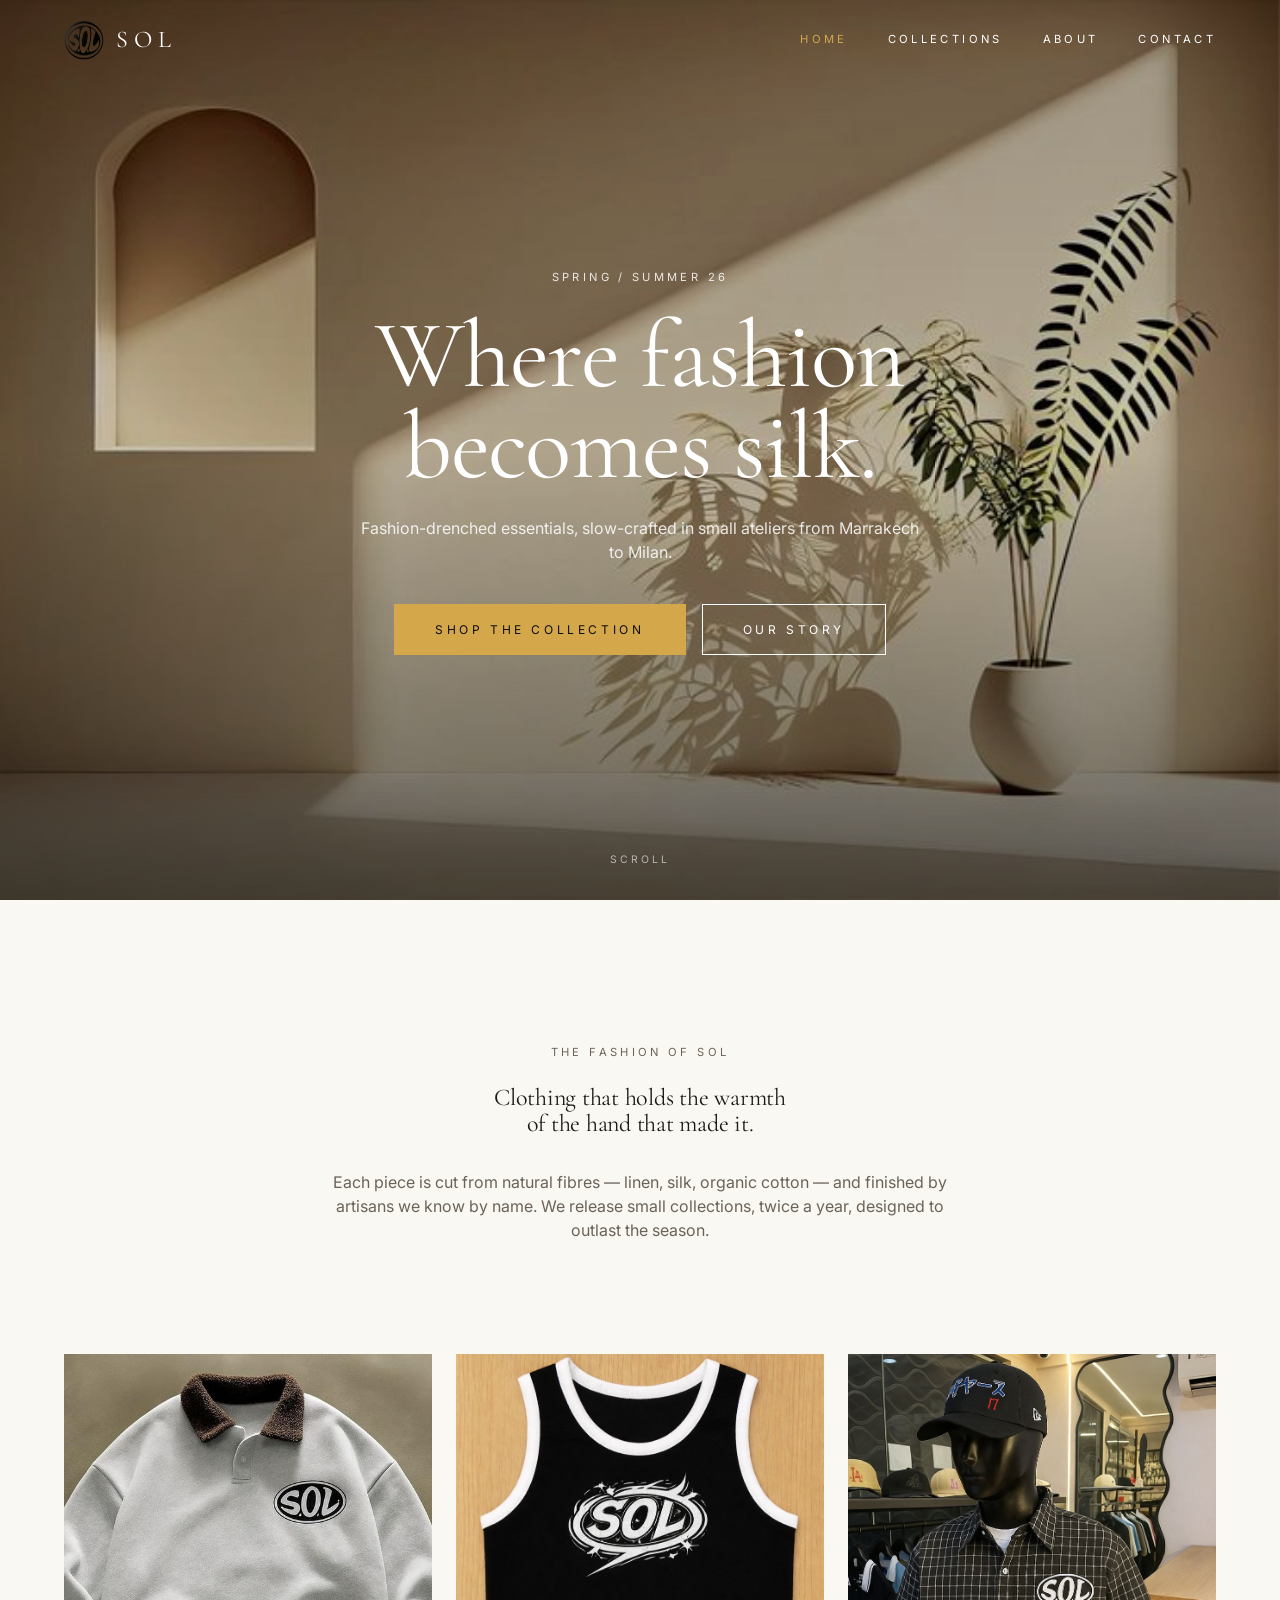
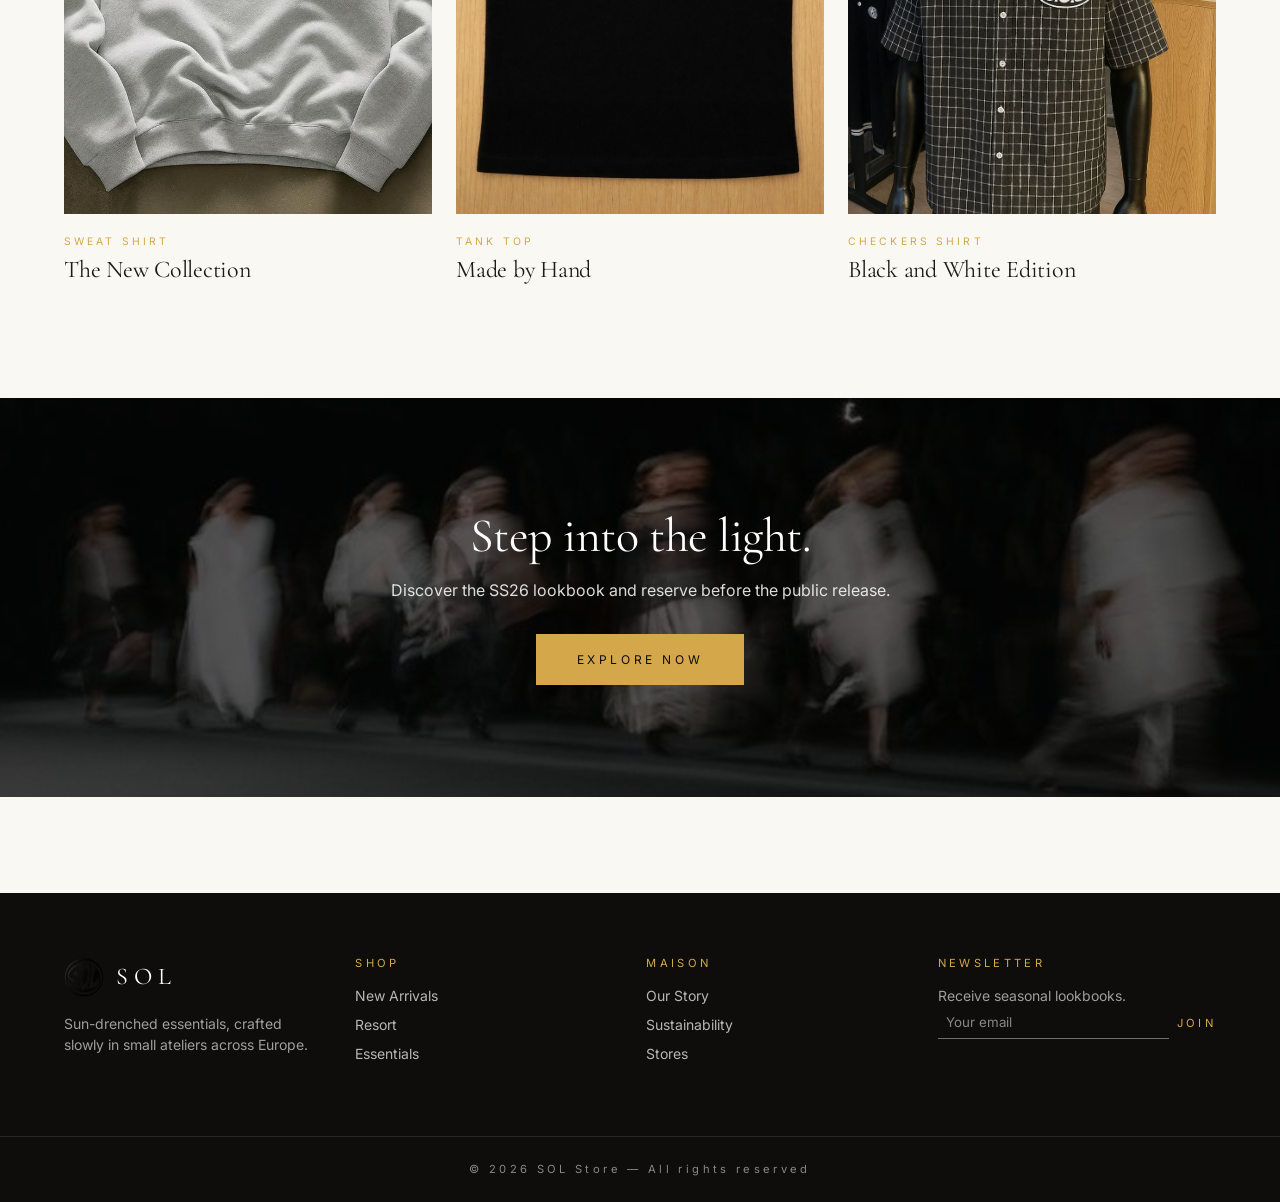
==== index.html @ 980a99ba "First Commit" ====
<!DOCTYPE html>
<html lang="en">
<head>
<meta charset="UTF-8" />
<meta name="viewport" content="width=device-width, initial-scale=1.0" />
<title>SOL Store — Creative Fashion</title>
<meta name="description" content="Slow-fashion essentials, crafted in small European ateliers." />
<link rel="icon" type="image/jpeg" href="img/logo.png" />
<link rel="preconnect" href="https://fonts.googleapis.com" />
<link rel="preconnect" href="https://fonts.gstatic.com" crossorigin />
<link rel="stylesheet" href="https://fonts.googleapis.com/css2?family=Cormorant+Garamond:wght@300;400;500&family=Inter:wght@300;400;500;600&display=swap" />
<link rel="stylesheet" href="styles.css" />
</head>
<body>

<header class="site-header">
  <div class="container">
    <a href="index.html" class="brand">
      <img src="img/logo.png" alt="SOL Store logo" width="40" height="40" />
      <span>SOL</span>
    </a>
    <nav class="nav">
      <a href="index.html">Home</a>
      <a href="collections.html">Collections</a>
      <a href="about.html">About</a>
      <a href="contact.html">Contact</a>
    </nav>
    <button class="menu-btn" aria-label="Toggle menu"><span></span><span></span><span></span></button>
  </div>
  <nav class="mobile-nav">
    <a href="index.html">Home</a>
    <a href="collections.html">Collections</a>
    <a href="about.html">About</a>
    <a href="contact.html">Contact</a>
  </nav>
</header>

<section class="hero">
  <img class="hero-bg" src="img/hero1.jpeg" alt="SOL campaign — model in flowing silk at sunset" />
  <div class="hero-overlay"></div>
  <div class="hero-content">
    <p class="hero-eyebrow tracking-luxe text-gold">Spring / Summer 26</p>
    <h1>Where fashion<br />becomes silk.</h1>
    <p>Fashion-drenched essentials, slow-crafted in small ateliers from Marrakech to Milan.</p>
    <div class="hero-cta">
      <a href="collections.html" class="btn-gold">Shop the Collection</a>
      <a href="about.html" class="btn-outline">Our Story</a>
    </div>
  </div>
  <div class="scroll-hint">Scroll</div>
</section>

<section class="section-narrow reveal">
  <p class="eyebrow tracking-luxe">The Fashion of SOL</p>
  <h2>Clothing that holds the warmth<br />of the hand that made it.</h2>
  <p>Each piece is cut from natural fibres — linen, silk, organic cotton — and finished by artisans we know by name. We release small collections, twice a year, designed to outlast the season.</p>
</section>

<section class="feature-grid">
  <a href="collections.html" class="feature-card reveal">
    <div class="img-wrap"><img src="img/cloths/solsweatshirt.jpeg" alt="The New Collection" loading="lazy" /></div>
    <p class="tag">Sweat Shirt</p>
    <h3>The New Collection</h3>
  </a>
  <a href="about.html" class="feature-card reveal" style="transition-delay: 120ms;">
    <div class="img-wrap"><img src="img/cloths/soltanktop.jpeg" alt="Made by Hand" loading="lazy" /></div>
    <p class="tag">Tank Top</p>
    <h3>Made by Hand</h3>
  </a>
  <a href="collections.html" class="feature-card reveal" style="transition-delay: 240ms;">
    <div class="img-wrap"><img src="img/cloths/solcheckershirt.jpeg" alt="Desert Light" loading="lazy" /></div>
    <p class="tag">Checkers Shirt</p>
    <h3>Black and White Edition</h3>
  </a>
</section>

<section class="cta-band">
  <img src="img/heroimg2.jpeg" alt="" loading="lazy" />
  <div class="overlay"></div>
  <div class="content reveal">
    <h2>Step into the light.</h2>
    <p>Discover the SS26 lookbook and reserve before the public release.</p>
    <a href="collections.html" class="btn-gold">Explore Now</a>
  </div>
</section>

<footer class="site-footer">
  <div class="footer-grid">
    <div>
      <a href="index.html" class="brand" style="color: var(--white);">
        <img src="img/logo.png" alt="SOL" width="36" height="36" />
        <span>SOL</span>
      </a>
      <p>Sun-drenched essentials, crafted slowly in small ateliers across Europe.</p>
    </div>
    <div>
      <h4>Shop</h4>
      <ul>
        <li><a href="collections.html">New Arrivals</a></li>
        <li><a href="collections.html">Resort</a></li>
        <li><a href="collections.html">Essentials</a></li>
      </ul>
    </div>
    <div>
      <h4>Maison</h4>
      <ul>
        <li><a href="about.html">Our Story</a></li>
        <li><a href="about.html">Sustainability</a></li>
        <li><a href="contact.html">Stores</a></li>
      </ul>
    </div>
    <div>
      <h4>Newsletter</h4>
      <p>Receive seasonal lookbooks.</p>
      <form class="newsletter" onsubmit="event.preventDefault();this.querySelector('button').textContent='✦';">
        <input type="email" placeholder="Your email" />
        <button type="submit">Join</button>
      </form>
    </div>
  </div>
  <div class="footer-bottom">© 2026 SOL Store — All rights reserved</div>
</footer>

<script src="script.js"></script>
</body>
</html>
---- styles.css ----
/* SOL Store — Design System */
:root {
  --bg: #faf8f3;
  --fg: #1c1a17;
  --muted: #6b6358;
  --border: #e3ddd1;
  --secondary: #efe9dc;
  --gold: #d4a84a;
  --white: #ffffff;
  --black: #0e0d0b;
}

* { margin: 0; padding: 0; box-sizing: border-box; }
html { scroll-behavior: smooth; }
body {
  font-family: 'Inter', system-ui, sans-serif;
  background: var(--bg);
  color: var(--fg);
  -webkit-font-smoothing: antialiased;
  line-height: 1.5;
}
img { display: block; max-width: 100%; }
a { color: inherit; text-decoration: none; }

h1, h2, h3, h4 {
  font-family: 'Cormorant Garamond', serif;
  font-weight: 400;
  letter-spacing: -0.01em;
  line-height: 1.1;
}

.tracking-luxe { letter-spacing: 0.3em; text-transform: uppercase; }
.text-gold { color: var(--gold); }
.text-muted { color: var(--muted); }
.container { max-width: 1200px; margin: 0 auto; padding: 0 1.5rem; }

/* HEADER */
.site-header {
  position: fixed; top: 0; left: 0; right: 0; z-index: 50;
  padding: 1.25rem 0; transition: all 0.5s ease;
  background: transparent;
}
.site-header.scrolled {
  background: rgba(250, 248, 243, 0.95);
  backdrop-filter: blur(10px);
  padding: 0.75rem 0;
  box-shadow: 0 1px 0 rgba(0,0,0,0.05);
}
.site-header .container { display: flex; justify-content: space-between; align-items: center; }
.brand { display: flex; align-items: center; gap: 0.75rem; color: var(--white); }
.site-header.scrolled .brand { color: var(--fg); }
.brand img { width: 40px; height: 40px; transition: transform 0.5s; }
.brand:hover img { transform: rotate(12deg); }
.brand span { font-family: 'Cormorant Garamond', serif; font-size: 1.5rem; letter-spacing: 0.25em; }

.nav { display: flex; gap: 2.5rem; }
.nav a {
  font-size: 0.7rem; letter-spacing: 0.3em; text-transform: uppercase;
  color: var(--white); position: relative; padding-bottom: 2px;
}
.site-header.scrolled .nav a { color: var(--fg); }
.nav a::after {
  content: ""; position: absolute; left: 0; bottom: 0; height: 1px; width: 100%;
  background: currentColor; transform: scaleX(0); transform-origin: right;
  transition: transform 0.4s ease;
}
.nav a:hover::after, .nav a.active { transform: none; }
.nav a.active { color: var(--gold); }
.nav a:hover::after { transform: scaleX(1); transform-origin: left; }

.menu-btn { display: none; background: none; border: none; cursor: pointer; flex-direction: column; gap: 6px; }
.menu-btn span { display: block; width: 26px; height: 1px; background: var(--white); transition: all 0.3s; }
.site-header.scrolled .menu-btn span { background: var(--fg); }
.menu-btn.open span:nth-child(1) { transform: translateY(7px) rotate(45deg); }
.menu-btn.open span:nth-child(2) { opacity: 0; }
.menu-btn.open span:nth-child(3) { transform: translateY(-7px) rotate(-45deg); }

.mobile-nav {
  display: none; flex-direction: column; gap: 1.25rem;
  padding: 1.5rem; background: var(--bg);
  border-top: 1px solid var(--border);
}
.mobile-nav.open { display: flex; }
.mobile-nav a { font-size: 0.85rem; letter-spacing: 0.3em; text-transform: uppercase; }
.mobile-nav a.active { color: var(--gold); }

/* BUTTONS */
.btn-gold, .btn-outline {
  display: inline-block; padding: 0.95rem 2.5rem;
  font-size: 0.75rem; letter-spacing: 0.3em; text-transform: uppercase;
  cursor: pointer; transition: all 0.4s ease; border: 1px solid;
  font-family: inherit;
}
.btn-gold { background: var(--gold); color: var(--black); border-color: var(--gold); }
.btn-gold:hover { background: transparent; color: var(--gold); }
.btn-outline { background: transparent; color: var(--white); border-color: var(--white); }
.btn-outline:hover { background: var(--white); color: var(--black); }

/* HERO */
.hero {
  position: relative; height: 100vh; min-height: 640px; overflow: hidden;
  display: flex; align-items: center; justify-content: center; text-align: center;
  color: var(--white); padding: 0 1.5rem;
}
.hero-bg {
  position: absolute; inset: 0; width: 100%; height: 100%;
  object-fit: cover; animation: zoomSlow 20s ease-out both;
}
.hero-overlay {
  position: absolute; inset: 0;
  background: linear-gradient(to bottom, rgba(0,0,0,0.3), rgba(0,0,0,0.2), rgba(0,0,0,0.6));
}
.hero-content { position: relative; z-index: 2; max-width: 56rem; }
.hero-eyebrow { font-size: 0.7rem; margin-bottom: 1.5rem; animation: fadeIn 1.2s ease-out both; }
.hero h1 {
  font-size: clamp(3rem, 8vw, 6rem); line-height: 0.95;
  animation: fadeUp 1s ease-out both;
}
.hero p {
  margin-top: 1.5rem; max-width: 36rem; margin-left: auto; margin-right: auto;
  color: rgba(255,255,255,0.85); animation: fadeUp 1s 0.2s ease-out both;
}
.hero-cta { margin-top: 2.5rem; display: flex; gap: 1rem; justify-content: center; flex-wrap: wrap; animation: fadeUp 1s 0.4s ease-out both; }
.scroll-hint {
  position: absolute; bottom: 2rem; left: 50%; transform: translateX(-50%);
  color: rgba(255,255,255,0.6); font-size: 0.65rem; letter-spacing: 0.3em; text-transform: uppercase;
  animation: fadeIn 1.2s 0.6s ease-out both;
}

/* SECTIONS */
.section { padding: 7rem 0; }
.section-narrow { max-width: 56rem; margin: 0 auto; text-align: center; padding: 7rem 1.5rem; }
.eyebrow { font-size: 0.7rem; color: var(--gold); margin-bottom: 1.5rem; }
.section h2 { font-size: clamp(2rem, 4vw, 3rem); }
.section-narrow p { margin-top: 2rem; color: var(--muted); max-width: 40rem; margin-left: auto; margin-right: auto; }

/* FEATURE GRID */
.feature-grid {
  display: grid; grid-template-columns: repeat(3, 1fr); gap: 1.5rem;
  padding: 0 1.5rem 7rem; max-width: 1200px; margin: 0 auto;
}
.feature-card { display: block; cursor: pointer; }
.feature-card .img-wrap { overflow: hidden; aspect-ratio: 4/5; background: var(--secondary); }
.feature-card img { width: 100%; height: 100%; object-fit: cover; transition: transform 1.2s ease; }
.feature-card:hover img { transform: scale(1.05); }
.feature-card .tag { font-size: 0.65rem; letter-spacing: 0.3em; text-transform: uppercase; color: var(--gold); margin-top: 1.25rem; }
.feature-card h3 { font-size: 1.5rem; margin-top: 0.5rem; display: inline-block; position: relative; padding-bottom: 2px; }
.feature-card h3::after {
  content: ""; position: absolute; left: 0; bottom: 0; height: 1px; width: 100%;
  background: currentColor; transform: scaleX(0); transform-origin: right; transition: transform 0.4s;
}
.feature-card:hover h3::after { transform: scaleX(1); transform-origin: left; }

/* CTA BAND */
.cta-band { position: relative; padding: 7rem 1.5rem; overflow: hidden; text-align: center; color: var(--white); }
.cta-band img { position: absolute; inset: 0; width: 100%; height: 100%; object-fit: cover; }
.cta-band .overlay { position: absolute; inset: 0; background: rgba(0,0,0,0.6); }
.cta-band .content { position: relative; z-index: 2; max-width: 36rem; margin: 0 auto; }
.cta-band h2 { font-size: clamp(2rem, 4vw, 3rem); }
.cta-band p { margin-top: 1rem; color: rgba(255,255,255,0.85); }
.cta-band .btn-gold { margin-top: 2rem; }

/* PAGE HEADER */
.page-header { padding: 10rem 1.5rem 5rem; text-align: center; background: var(--secondary); }
.page-header h1 { font-size: clamp(3rem, 6vw, 4.5rem); animation: fadeUp 1s ease-out both; }
.page-header p { margin-top: 1.5rem; max-width: 36rem; margin: 1.5rem auto 0; color: var(--muted); animation: fadeUp 1s 0.2s ease-out both; }
.page-header .eyebrow { animation: fadeIn 1.2s ease-out both; }

/* PRODUCT GRID */
.product-grid {
  display: grid; grid-template-columns: repeat(3, 1fr); gap: 1.5rem 1.5rem;
  max-width: 1200px; margin: 0 auto; padding: 5rem 1.5rem;
}
.product-grid article { margin-bottom: 2rem; }
.product-grid .img-wrap { overflow: hidden; aspect-ratio: 4/5; background: var(--secondary); }
.product-grid img { width: 100%; height: 100%; object-fit: cover; transition: transform 1.2s ease; }
.product-grid article:hover img { transform: scale(1.05); }
.product-info { display: flex; justify-content: space-between; align-items: baseline; margin-top: 1.25rem; }
.product-info .tag { font-size: 0.65rem; letter-spacing: 0.3em; text-transform: uppercase; color: var(--gold); }
.product-info h3 { font-size: 1.25rem; margin-top: 0.25rem; }
.product-info .price { font-size: 0.875rem; color: var(--muted); }

/* DARK BAND */
.dark-band { background: var(--black); color: var(--white); padding: 6rem 1.5rem; text-align: center; }
.dark-band h2 { font-size: clamp(2rem, 4vw, 3rem); }
.dark-band p { margin-top: 1rem; color: rgba(255,255,255,0.7); }
.dark-band .btn-gold { margin-top: 2rem; }

/* ABOUT SPLIT */
.split { display: grid; grid-template-columns: 1fr 1fr; gap: 4rem; max-width: 72rem; margin: 0 auto; padding: 0 1.5rem 6rem; align-items: center; }
.split img { aspect-ratio: 4/5; width: 100%; object-fit: cover; }
.split h2 { font-size: clamp(1.75rem, 3vw, 2.5rem); }
.split p { margin-top: 1.5rem; color: var(--muted); }

/* PRINCIPLES */
.principles { background: var(--secondary); padding: 6rem 1.5rem; }
.principles-grid { display: grid; grid-template-columns: repeat(3, 1fr); gap: 2.5rem; max-width: 64rem; margin: 0 auto; text-align: center; }
.principle .num { font-family: 'Cormorant Garamond', serif; font-size: 3rem; color: var(--gold); }
.principle h3 { font-size: 1.5rem; margin-top: 1rem; }
.principle p { color: var(--muted); margin-top: 0.5rem; font-size: 0.875rem; }

/* QUOTE BAND */
.quote-band { position: relative; height: 60vh; min-height: 420px; overflow: hidden; }
.quote-band img { position: absolute; inset: 0; width: 100%; height: 100%; object-fit: cover; animation: zoomSlow 20s ease-out both; }
.quote-band .overlay { position: absolute; inset: 0; background: rgba(0,0,0,0.4); }
.quote-band .quote { position: relative; z-index: 2; height: 100%; display: flex; align-items: center; justify-content: center; padding: 0 1.5rem; }
.quote-band p { font-family: 'Cormorant Garamond', serif; font-size: clamp(1.5rem, 3vw, 2.75rem); color: var(--white); text-align: center; max-width: 56rem; line-height: 1.3; }

/* CONTACT */
.contact-grid { display: grid; grid-template-columns: 1fr 1fr; gap: 4rem; max-width: 64rem; margin: 0 auto; padding: 0 1.5rem 6rem; }
.contact-grid label { display: block; font-size: 0.65rem; letter-spacing: 0.3em; text-transform: uppercase; color: var(--muted); margin-bottom: 0.5rem; }
.contact-grid input, .contact-grid textarea {
  width: 100%; background: transparent; border: none; border-bottom: 1px solid var(--border);
  padding: 0.5rem 0; font-family: inherit; font-size: 1rem; color: var(--fg);
  transition: border-color 0.3s;
}
.contact-grid input:focus, .contact-grid textarea:focus { outline: none; border-color: var(--gold); }
.contact-grid textarea { resize: none; }
.contact-grid .field { margin-bottom: 1.5rem; }
.contact-info h3 { font-size: 1.5rem; }
.contact-info > div { margin-bottom: 2.5rem; }
.contact-info p { color: var(--muted); font-size: 0.875rem; margin-top: 0.5rem; line-height: 1.7; }

/* FOOTER */
.site-footer { background: var(--black); color: var(--white); margin-top: 6rem; }
.footer-grid {
  display: grid; grid-template-columns: repeat(4, 1fr); gap: 2.5rem;
  max-width: 1200px; margin: 0 auto; padding: 4rem 1.5rem;
}
.footer-grid h4 { font-family: 'Inter', sans-serif; font-size: 0.7rem; letter-spacing: 0.3em; text-transform: uppercase; color: var(--gold); margin-bottom: 1rem; }
.footer-grid ul { list-style: none; }
.footer-grid li { margin-bottom: 0.5rem; font-size: 0.875rem; color: rgba(255,255,255,0.7); }
.footer-grid li a:hover { color: var(--gold); }
.footer-grid p { color: rgba(255,255,255,0.6); font-size: 0.875rem; margin-top: 1rem; }
.newsletter { display: flex; }
.newsletter input { flex: 1; background: transparent; border: none; border-bottom: 1px solid rgba(255,255,255,0.4); padding: 0.5rem; color: var(--white); font-family: inherit; }
.newsletter input::placeholder { color: rgba(255,255,255,0.5); }
.newsletter input:focus { outline: none; border-color: var(--gold); }
.newsletter button { margin-left: 0.5rem; background: none; border: none; color: var(--gold); font-size: 0.7rem; letter-spacing: 0.3em; text-transform: uppercase; cursor: pointer; font-family: inherit; }
.footer-bottom { border-top: 1px solid rgba(255,255,255,0.1); padding: 1.5rem; text-align: center; font-size: 0.7rem; letter-spacing: 0.3em; color: rgba(255,255,255,0.5); }

/* REVEAL ANIMATIONS */
.reveal { opacity: 0; transform: translateY(40px); transition: opacity 1s ease-out, transform 1s ease-out; }
.reveal.in-view { opacity: 1; transform: translateY(0); }

@keyframes fadeUp { from { opacity: 0; transform: translateY(30px); } to { opacity: 1; transform: translateY(0); } }
@keyframes fadeIn { from { opacity: 0; } to { opacity: 1; } }
@keyframes zoomSlow { from { transform: scale(1.15); } to { transform: scale(1); } }

/* RESPONSIVE */
@media (max-width: 900px) {
  .feature-grid { grid-template-columns: repeat(2, 1fr); }
  .product-grid { grid-template-columns: repeat(2, 1fr); }
  .footer-grid { grid-template-columns: repeat(2, 1fr); }
  .principles-grid { grid-template-columns: 1fr; gap: 3rem; }
  .split, .contact-grid { grid-template-columns: 1fr; gap: 2.5rem; }
}
@media (max-width: 640px) {
  .nav { display: none; }
  .menu-btn { display: flex; }
  .feature-grid, .product-grid { grid-template-columns: 1fr; }
  .footer-grid { grid-template-columns: 1fr; }
  .section, .section-narrow, .cta-band { padding-top: 4rem; padding-bottom: 4rem; }
  .page-header { padding-top: 7rem; padding-bottom: 3rem; }
}
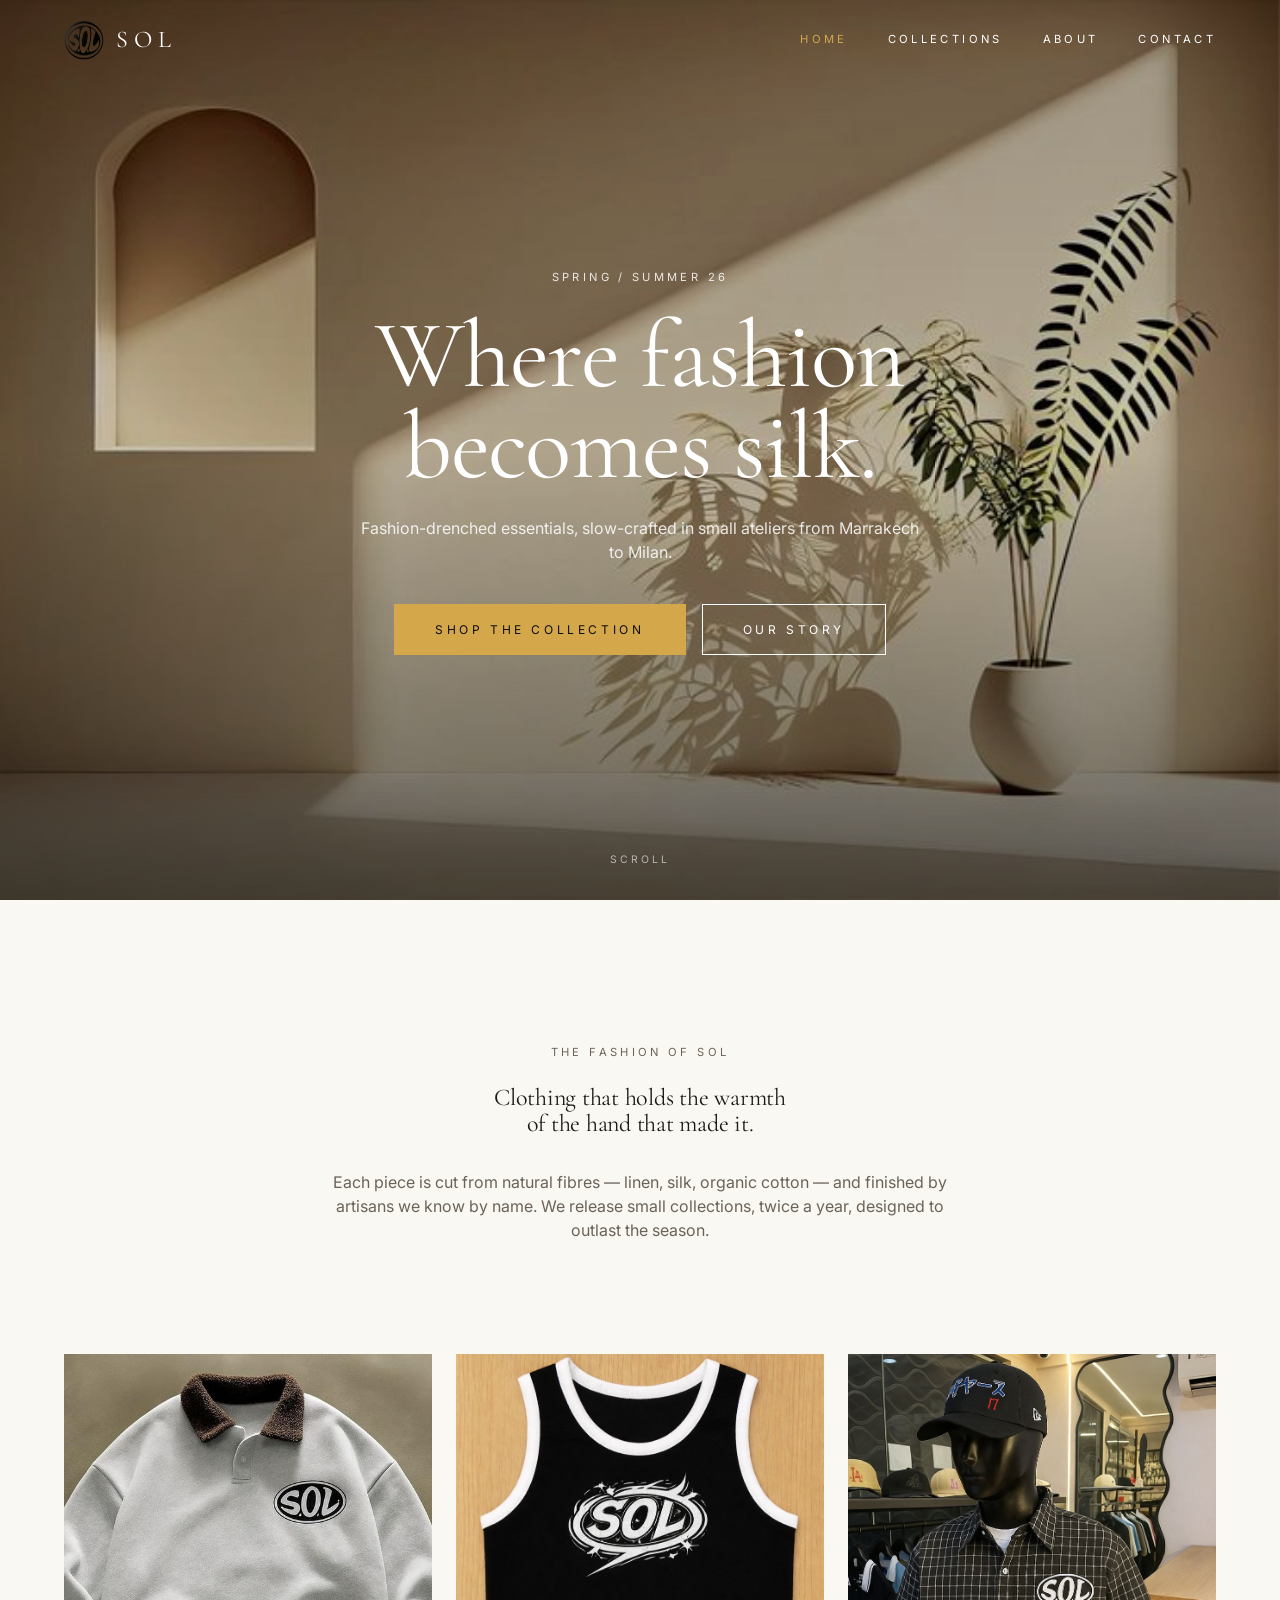
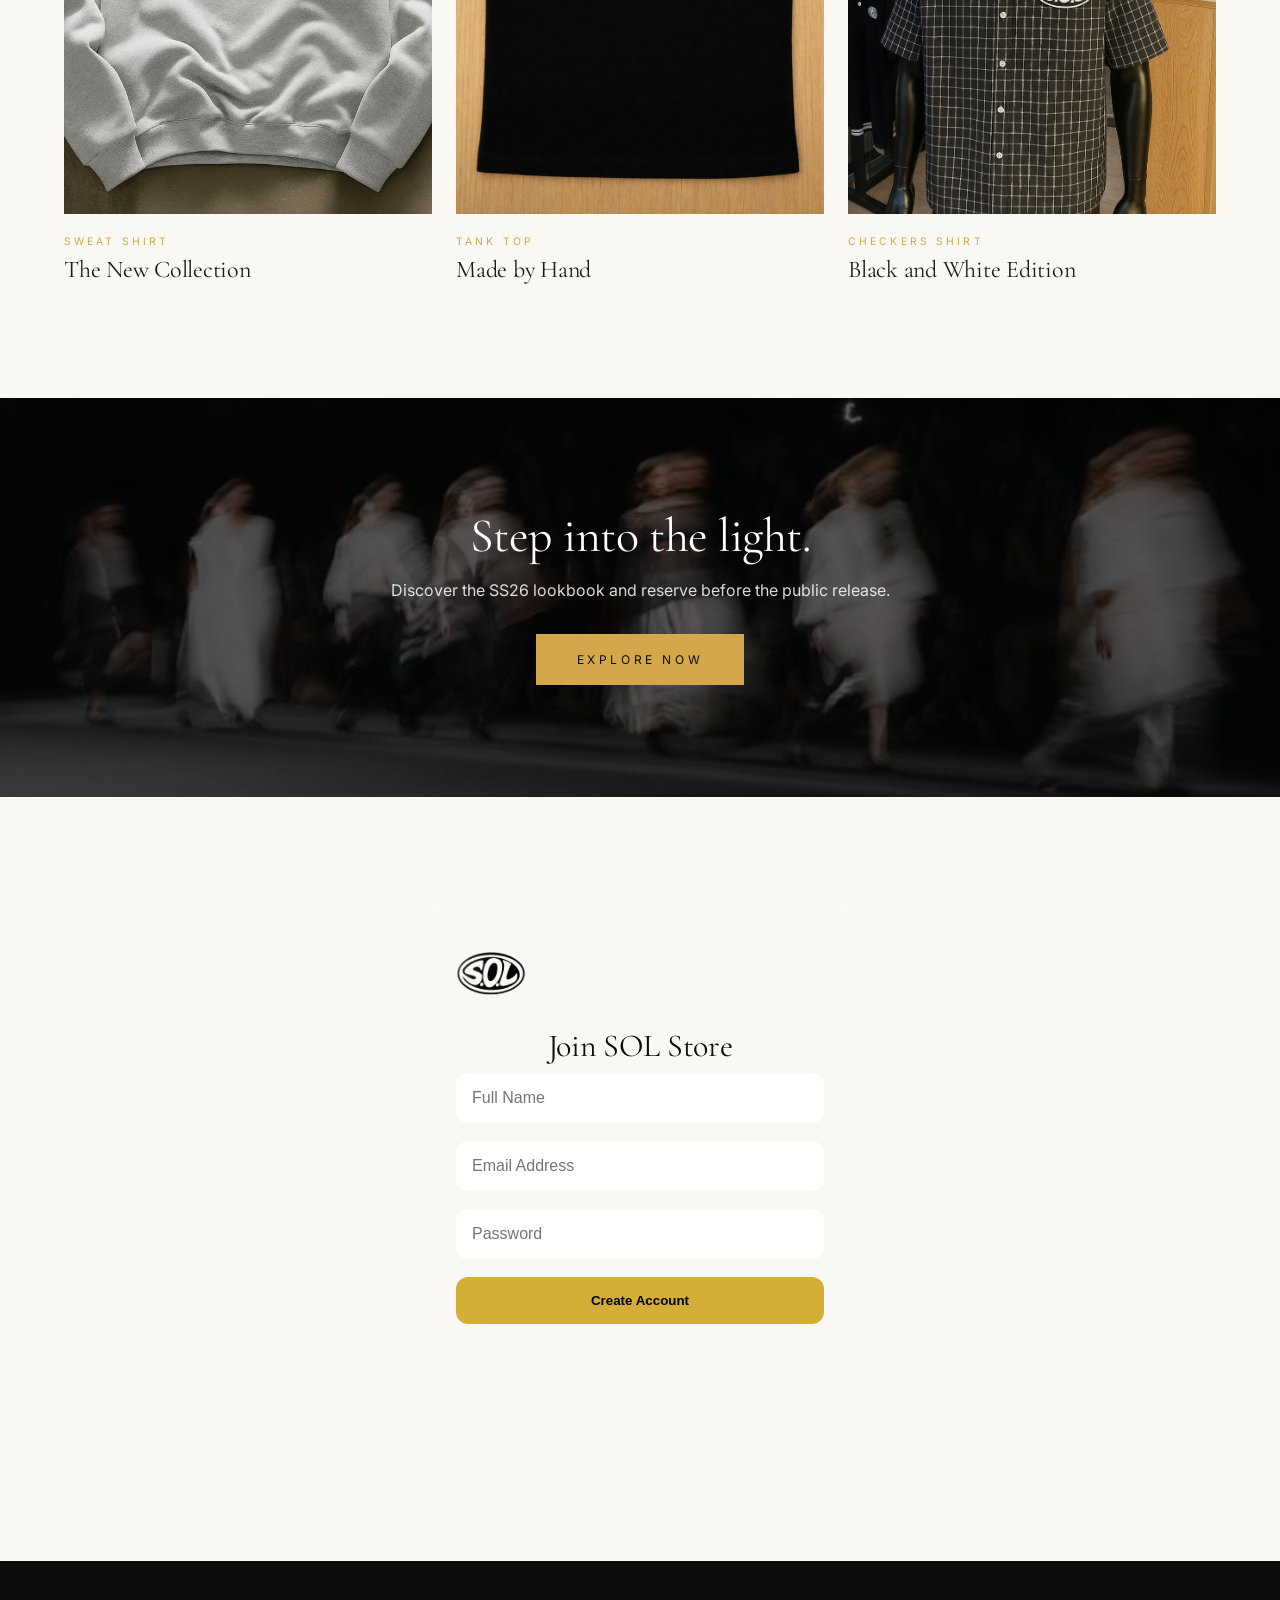
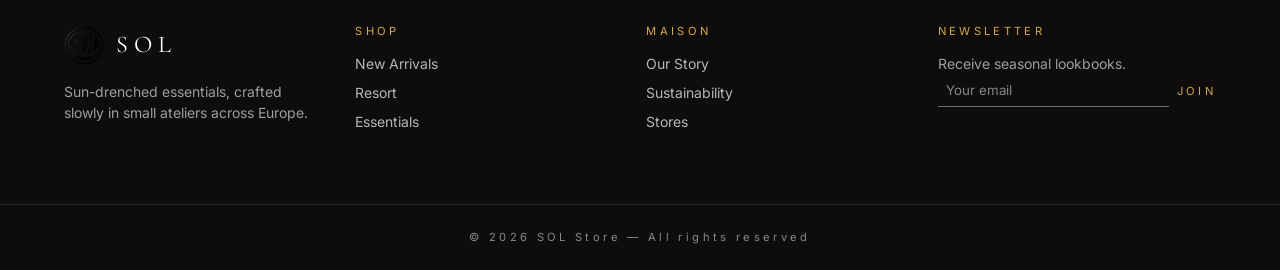
==== commit 57753b77: "added form" ====
--- a/index.html
+++ b/index.html
@@ -83,7 +83,48 @@
     <a href="collections.html" class="btn-gold">Explore Now</a>
   </div>
 </section>
+<section class="signup-section">
 
+  <div class="signup-container">
+
+    <!-- Logo -->
+    <div class="signup-logo">
+      <img 
+        src="img/logo.png" 
+        alt="SOL Store Logo"
+      />
+    </div>
+
+    <!-- Heading -->
+    <h2 class="form">Join SOL Store</h2>
+
+    <!-- Form -->
+    <form class="signup-form">
+
+      <input 
+        type="text" 
+        placeholder="Full Name"
+      />
+
+      <input 
+        type="email" 
+        placeholder="Email Address"
+      />
+
+      <input 
+        type="password" 
+        placeholder="Password"
+      />
+
+      <button type="submit">
+        Create Account
+      </button>
+
+    </form>
+
+  </div>
+
+</section>
 <footer class="site-footer">
   <div class="footer-grid">
     <div>
--- a/styles.css
+++ b/styles.css
@@ -263,3 +263,75 @@
   .section, .section-narrow, .cta-band { padding-top: 4rem; padding-bottom: 4rem; }
   .page-header { padding-top: 7rem; padding-bottom: 3rem; }
 }
+.signup-section{
+  display:flex;
+  justify-content:center;
+  align-items:center;
+  padding:100px 20px;
+}
+/* form */
+.signup-container{
+  width:100%;
+  max-width:450px;
+  background:rgba(255,255,255,0.08);
+  backdrop-filter:blur(10px);
+  border:1px solid rgba(255,255,255,0.1);
+  border-radius:24px;
+  padding:40px;
+  text-align:center;
+  color:white;
+}
+
+.signup-logo{
+  margin-bottom:20px;
+}
+
+.signup-logo img{
+  width:70px;
+  height:70px;
+  object-fit:contain;
+}
+
+.signup-container h2{
+  font-size:2rem;
+  margin-bottom:10px;
+  font-family:'Cormorant Garamond', serif;
+}
+
+.signup-container p{
+  color:rgba(255,255,255,0.7);
+  margin-bottom:30px;
+  line-height:1.6;
+}
+
+.signup-form{
+  display:flex;
+  flex-direction:column;
+  gap:18px;
+}
+
+.signup-form input{
+  padding:16px;
+  border:none;
+  border-radius:12px;
+  outline:none;
+  font-size:1rem;
+}
+
+.signup-form button{
+  padding:16px;
+  border:none;
+  border-radius:12px;
+  background:#d4af37;
+  color:black;
+  font-weight:600;
+  cursor:pointer;
+  transition:0.3s ease;
+}
+
+.signup-form button:hover{
+  transform:translateY(-3px);
+}
+.form{
+  color: #0e0d0b;
+}
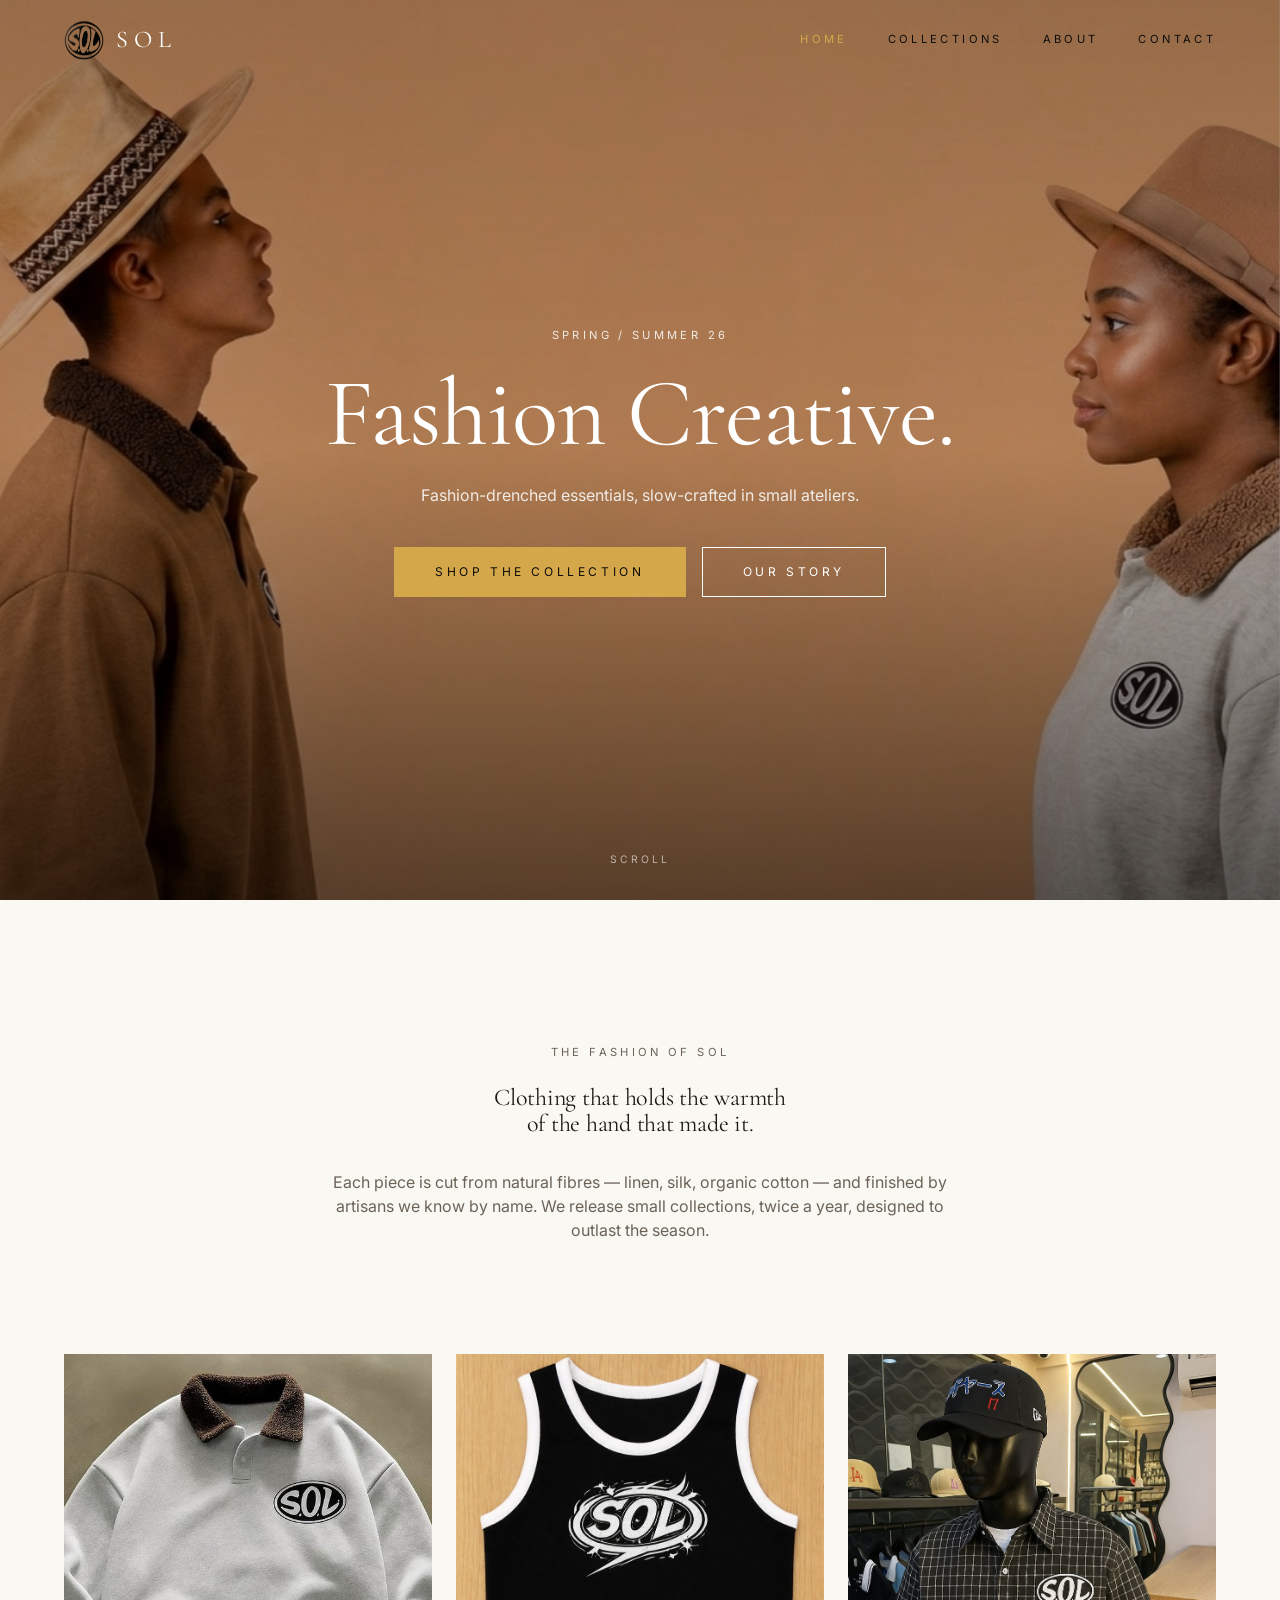
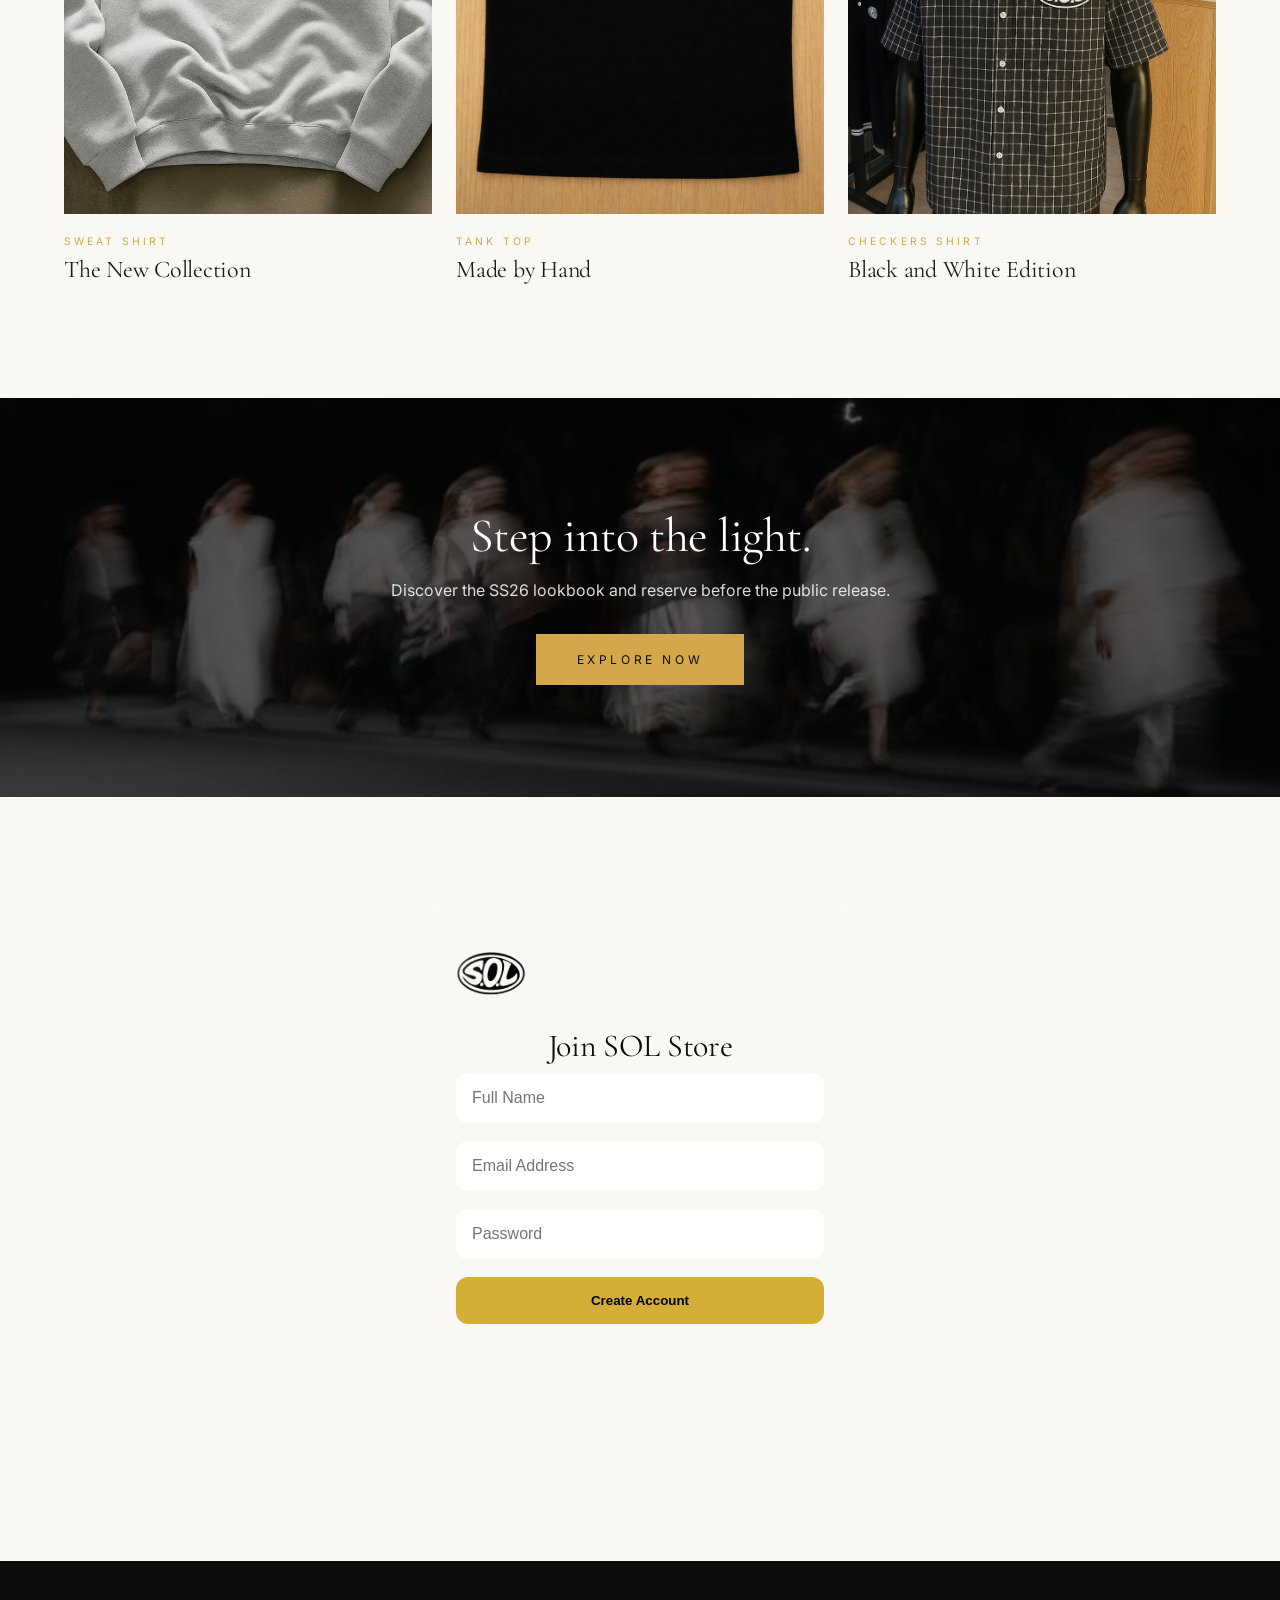
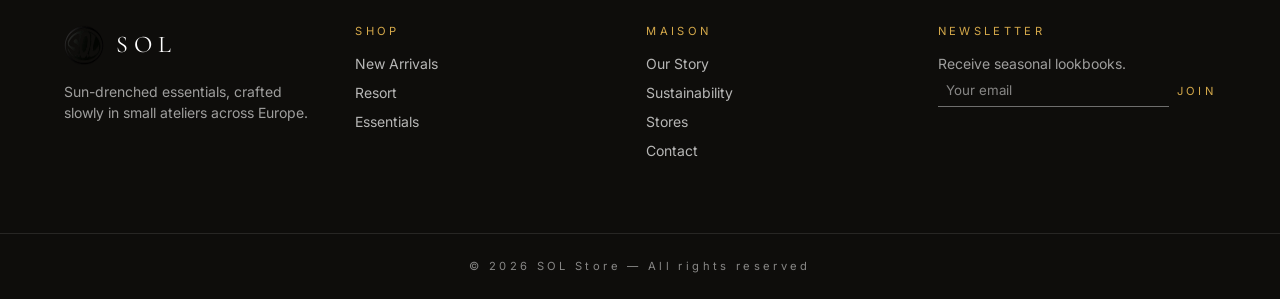
==== commit 522435a9: "Added some corrections and COlor" ====
--- a/index.html
+++ b/index.html
@@ -36,12 +36,12 @@
 </header>
 
 <section class="hero">
-  <img class="hero-bg" src="img/hero1.jpeg" alt="SOL campaign — model in flowing silk at sunset" />
+  <img class="hero-bg" src="img/sample.jpeg" alt="SOL campaign — model in flowing silk at sunset" />
   <div class="hero-overlay"></div>
   <div class="hero-content">
     <p class="hero-eyebrow tracking-luxe text-gold">Spring / Summer 26</p>
-    <h1>Where fashion<br />becomes silk.</h1>
-    <p>Fashion-drenched essentials, slow-crafted in small ateliers from Marrakech to Milan.</p>
+    <h1>Fashion Creative.</h1>
+    <p>Fashion-drenched essentials, slow-crafted in small ateliers.</p>
     <div class="hero-cta">
       <a href="collections.html" class="btn-gold">Shop the Collection</a>
       <a href="about.html" class="btn-outline">Our Story</a>
@@ -128,12 +128,13 @@
 <footer class="site-footer">
   <div class="footer-grid">
     <div>
-      <a href="index.html" class="brand" style="color: var(--white);">
+      <a href="index.html" class="brand">
         <img src="img/logo.png" alt="SOL" width="36" height="36" />
         <span>SOL</span>
       </a>
       <p>Sun-drenched essentials, crafted slowly in small ateliers across Europe.</p>
     </div>
+
     <div>
       <h4>Shop</h4>
       <ul>
@@ -142,14 +143,17 @@
         <li><a href="collections.html">Essentials</a></li>
       </ul>
     </div>
+
     <div>
       <h4>Maison</h4>
       <ul>
         <li><a href="about.html">Our Story</a></li>
         <li><a href="about.html">Sustainability</a></li>
         <li><a href="contact.html">Stores</a></li>
+        <li><a href="contact.html">Contact</a></li>
       </ul>
     </div>
+
     <div>
       <h4>Newsletter</h4>
       <p>Receive seasonal lookbooks.</p>
@@ -159,6 +163,7 @@
       </form>
     </div>
   </div>
+
   <div class="footer-bottom">© 2026 SOL Store — All rights reserved</div>
 </footer>
 
--- a/styles.css
+++ b/styles.css
@@ -53,10 +53,10 @@
 .brand:hover img { transform: rotate(12deg); }
 .brand span { font-family: 'Cormorant Garamond', serif; font-size: 1.5rem; letter-spacing: 0.25em; }
 
-.nav { display: flex; gap: 2.5rem; }
+.nav { display: flex; gap: 2.5rem;}
 .nav a {
   font-size: 0.7rem; letter-spacing: 0.3em; text-transform: uppercase;
-  color: var(--white); position: relative; padding-bottom: 2px;
+  color: var(--black); position: relative; padding-bottom: 2px;
 }
 .site-header.scrolled .nav a { color: var(--fg); }
 .nav a::after {
@@ -335,3 +335,4 @@
 .form{
   color: #0e0d0b;
 }
+
